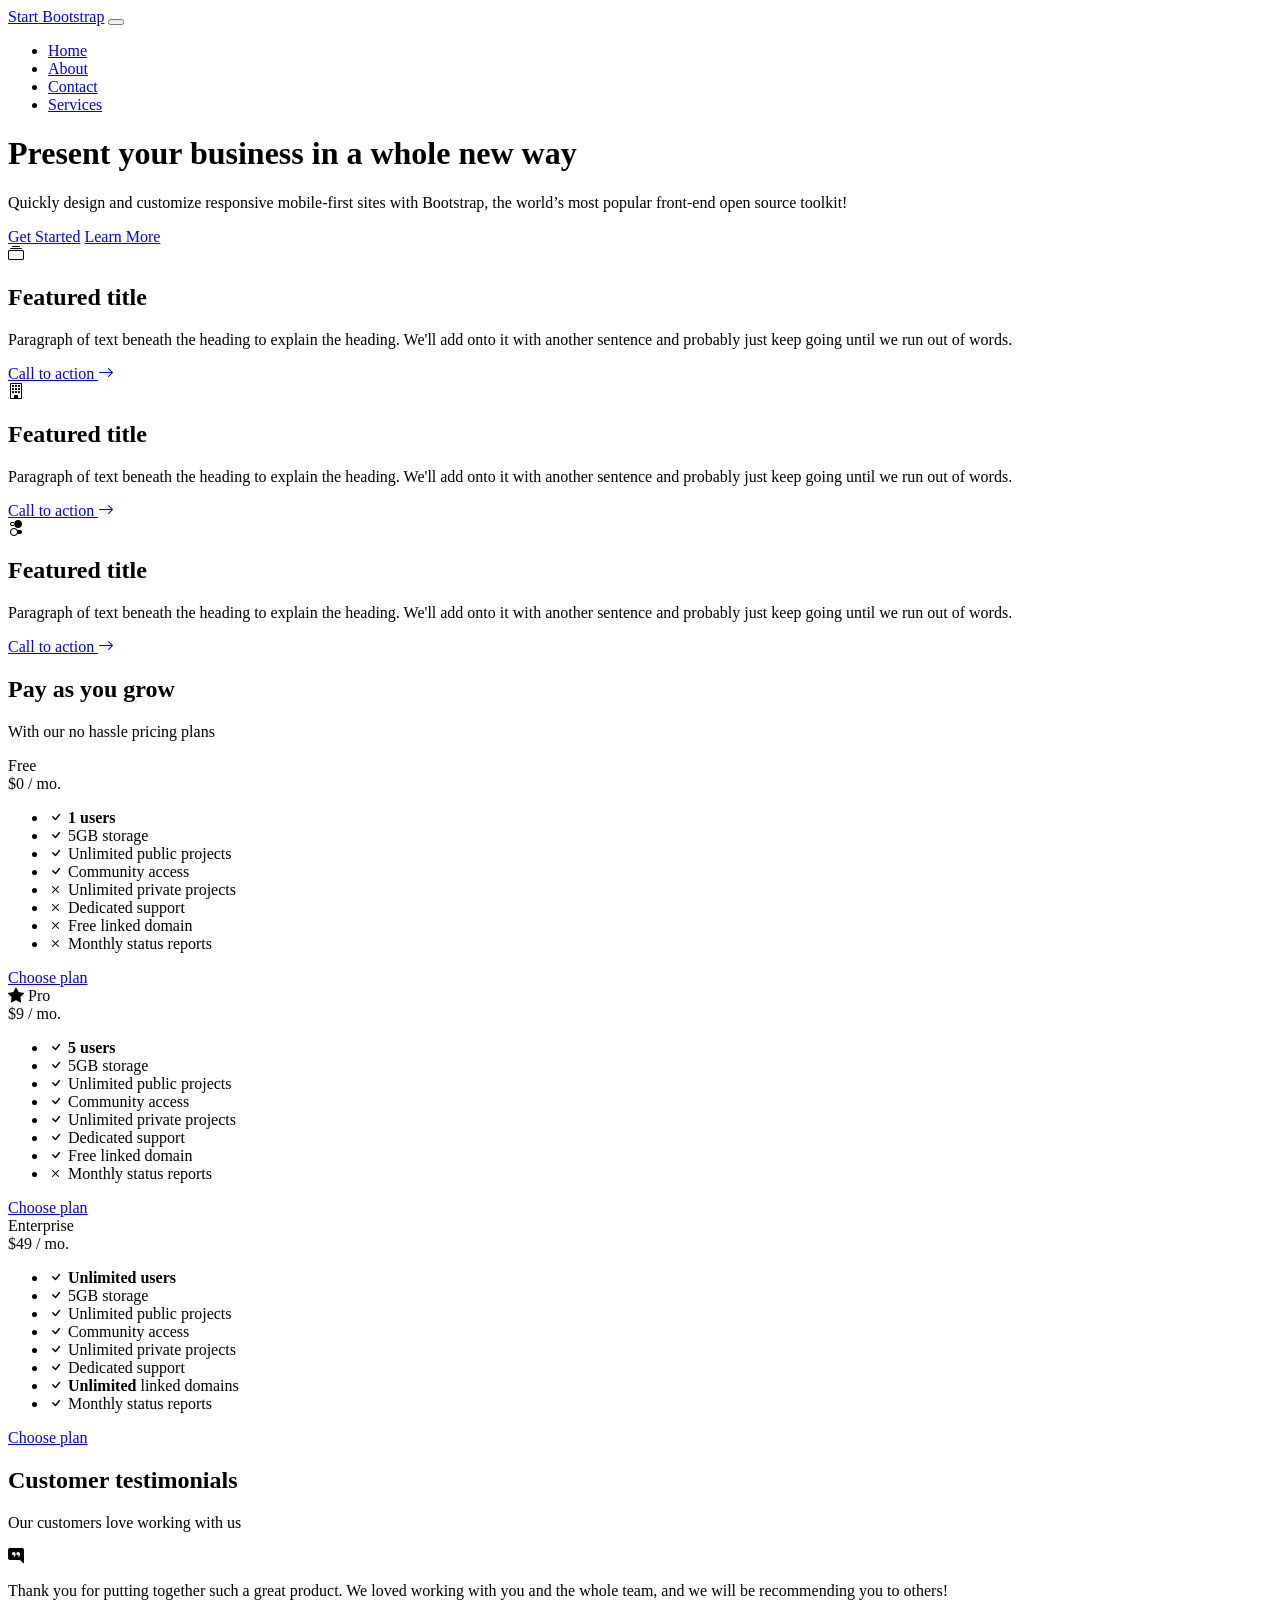
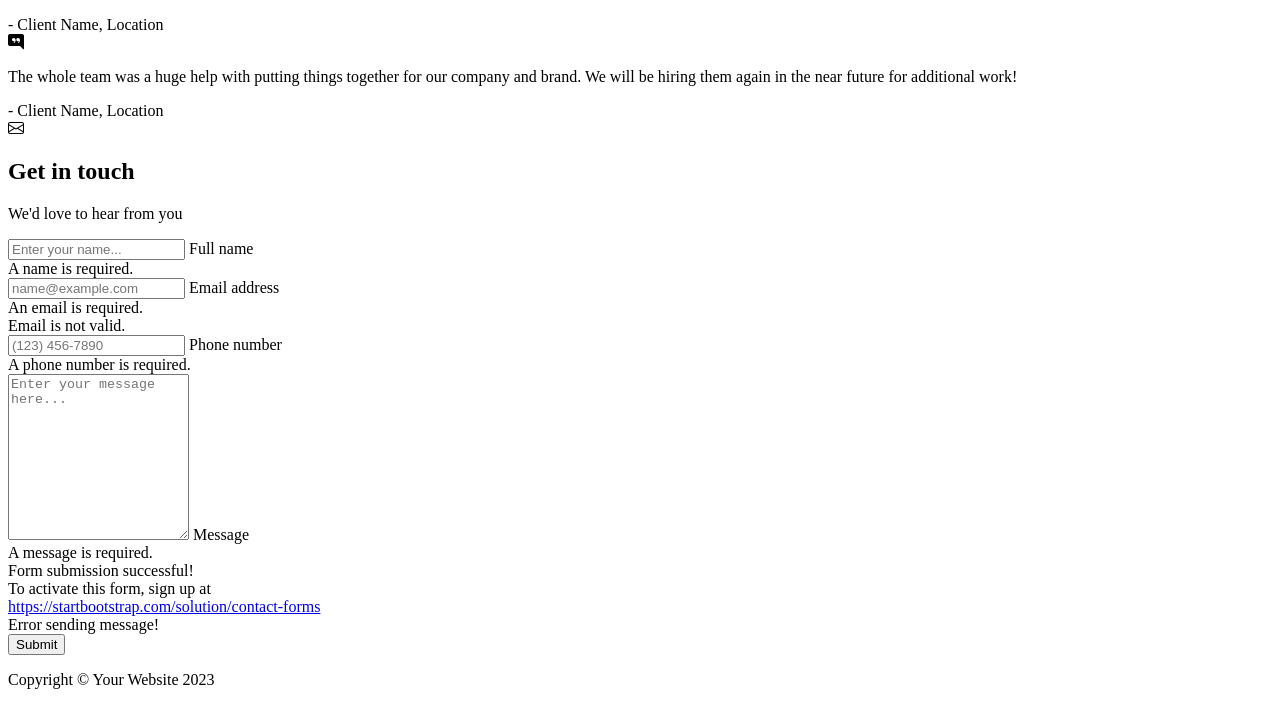
==== index.html @ 957fb78c "Add bootstrap template" ====
<!DOCTYPE html>
<html lang="en">
    <head>
        <meta charset="utf-8" />
        <meta name="viewport" content="width=device-width, initial-scale=1, shrink-to-fit=no" />
        <meta name="description" content="" />
        <meta name="author" content="" />
        <title>Business Frontpage - Start Bootstrap Template</title>
        <!-- Favicon-->
        <link rel="icon" type="image/x-icon" href="assets/favicon.ico" />
        <!-- Bootstrap icons-->
        <link href="https://cdn.jsdelivr.net/npm/bootstrap-icons@1.4.1/font/bootstrap-icons.css" rel="stylesheet" />
        <!-- Core theme CSS (includes Bootstrap)-->
        <link href="css/styles.css" rel="stylesheet" />
    </head>
    <body>
        <!-- Responsive navbar-->
        <nav class="navbar navbar-expand-lg navbar-dark bg-dark">
            <div class="container px-5">
                <a class="navbar-brand" href="#!">Start Bootstrap</a>
                <button class="navbar-toggler" type="button" data-bs-toggle="collapse" data-bs-target="#navbarSupportedContent" aria-controls="navbarSupportedContent" aria-expanded="false" aria-label="Toggle navigation"><span class="navbar-toggler-icon"></span></button>
                <div class="collapse navbar-collapse" id="navbarSupportedContent">
                    <ul class="navbar-nav ms-auto mb-2 mb-lg-0">
                        <li class="nav-item"><a class="nav-link active" aria-current="page" href="#!">Home</a></li>
                        <li class="nav-item"><a class="nav-link" href="#!">About</a></li>
                        <li class="nav-item"><a class="nav-link" href="#!">Contact</a></li>
                        <li class="nav-item"><a class="nav-link" href="#!">Services</a></li>
                    </ul>
                </div>
            </div>
        </nav>
        <!-- Header-->
        <header class="bg-dark py-5">
            <div class="container px-5">
                <div class="row gx-5 justify-content-center">
                    <div class="col-lg-6">
                        <div class="text-center my-5">
                            <h1 class="display-5 fw-bolder text-white mb-2">Present your business in a whole new way</h1>
                            <p class="lead text-white-50 mb-4">Quickly design and customize responsive mobile-first sites with Bootstrap, the world’s most popular front-end open source toolkit!</p>
                            <div class="d-grid gap-3 d-sm-flex justify-content-sm-center">
                                <a class="btn btn-primary btn-lg px-4 me-sm-3" href="#features">Get Started</a>
                                <a class="btn btn-outline-light btn-lg px-4" href="#!">Learn More</a>
                            </div>
                        </div>
                    </div>
                </div>
            </div>
        </header>
        <!-- Features section-->
        <section class="py-5 border-bottom" id="features">
            <div class="container px-5 my-5">
                <div class="row gx-5">
                    <div class="col-lg-4 mb-5 mb-lg-0">
                        <div class="feature bg-primary bg-gradient text-white rounded-3 mb-3"><i class="bi bi-collection"></i></div>
                        <h2 class="h4 fw-bolder">Featured title</h2>
                        <p>Paragraph of text beneath the heading to explain the heading. We'll add onto it with another sentence and probably just keep going until we run out of words.</p>
                        <a class="text-decoration-none" href="#!">
                            Call to action
                            <i class="bi bi-arrow-right"></i>
                        </a>
                    </div>
                    <div class="col-lg-4 mb-5 mb-lg-0">
                        <div class="feature bg-primary bg-gradient text-white rounded-3 mb-3"><i class="bi bi-building"></i></div>
                        <h2 class="h4 fw-bolder">Featured title</h2>
                        <p>Paragraph of text beneath the heading to explain the heading. We'll add onto it with another sentence and probably just keep going until we run out of words.</p>
                        <a class="text-decoration-none" href="#!">
                            Call to action
                            <i class="bi bi-arrow-right"></i>
                        </a>
                    </div>
                    <div class="col-lg-4">
                        <div class="feature bg-primary bg-gradient text-white rounded-3 mb-3"><i class="bi bi-toggles2"></i></div>
                        <h2 class="h4 fw-bolder">Featured title</h2>
                        <p>Paragraph of text beneath the heading to explain the heading. We'll add onto it with another sentence and probably just keep going until we run out of words.</p>
                        <a class="text-decoration-none" href="#!">
                            Call to action
                            <i class="bi bi-arrow-right"></i>
                        </a>
                    </div>
                </div>
            </div>
        </section>
        <!-- Pricing section-->
        <section class="bg-light py-5 border-bottom">
            <div class="container px-5 my-5">
                <div class="text-center mb-5">
                    <h2 class="fw-bolder">Pay as you grow</h2>
                    <p class="lead mb-0">With our no hassle pricing plans</p>
                </div>
                <div class="row gx-5 justify-content-center">
                    <!-- Pricing card free-->
                    <div class="col-lg-6 col-xl-4">
                        <div class="card mb-5 mb-xl-0">
                            <div class="card-body p-5">
                                <div class="small text-uppercase fw-bold text-muted">Free</div>
                                <div class="mb-3">
                                    <span class="display-4 fw-bold">$0</span>
                                    <span class="text-muted">/ mo.</span>
                                </div>
                                <ul class="list-unstyled mb-4">
                                    <li class="mb-2">
                                        <i class="bi bi-check text-primary"></i>
                                        <strong>1 users</strong>
                                    </li>
                                    <li class="mb-2">
                                        <i class="bi bi-check text-primary"></i>
                                        5GB storage
                                    </li>
                                    <li class="mb-2">
                                        <i class="bi bi-check text-primary"></i>
                                        Unlimited public projects
                                    </li>
                                    <li class="mb-2">
                                        <i class="bi bi-check text-primary"></i>
                                        Community access
                                    </li>
                                    <li class="mb-2 text-muted">
                                        <i class="bi bi-x"></i>
                                        Unlimited private projects
                                    </li>
                                    <li class="mb-2 text-muted">
                                        <i class="bi bi-x"></i>
                                        Dedicated support
                                    </li>
                                    <li class="mb-2 text-muted">
                                        <i class="bi bi-x"></i>
                                        Free linked domain
                                    </li>
                                    <li class="text-muted">
                                        <i class="bi bi-x"></i>
                                        Monthly status reports
                                    </li>
                                </ul>
                                <div class="d-grid"><a class="btn btn-outline-primary" href="#!">Choose plan</a></div>
                            </div>
                        </div>
                    </div>
                    <!-- Pricing card pro-->
                    <div class="col-lg-6 col-xl-4">
                        <div class="card mb-5 mb-xl-0">
                            <div class="card-body p-5">
                                <div class="small text-uppercase fw-bold">
                                    <i class="bi bi-star-fill text-warning"></i>
                                    Pro
                                </div>
                                <div class="mb-3">
                                    <span class="display-4 fw-bold">$9</span>
                                    <span class="text-muted">/ mo.</span>
                                </div>
                                <ul class="list-unstyled mb-4">
                                    <li class="mb-2">
                                        <i class="bi bi-check text-primary"></i>
                                        <strong>5 users</strong>
                                    </li>
                                    <li class="mb-2">
                                        <i class="bi bi-check text-primary"></i>
                                        5GB storage
                                    </li>
                                    <li class="mb-2">
                                        <i class="bi bi-check text-primary"></i>
                                        Unlimited public projects
                                    </li>
                                    <li class="mb-2">
                                        <i class="bi bi-check text-primary"></i>
                                        Community access
                                    </li>
                                    <li class="mb-2">
                                        <i class="bi bi-check text-primary"></i>
                                        Unlimited private projects
                                    </li>
                                    <li class="mb-2">
                                        <i class="bi bi-check text-primary"></i>
                                        Dedicated support
                                    </li>
                                    <li class="mb-2">
                                        <i class="bi bi-check text-primary"></i>
                                        Free linked domain
                                    </li>
                                    <li class="text-muted">
                                        <i class="bi bi-x"></i>
                                        Monthly status reports
                                    </li>
                                </ul>
                                <div class="d-grid"><a class="btn btn-primary" href="#!">Choose plan</a></div>
                            </div>
                        </div>
                    </div>
                    <!-- Pricing card enterprise-->
                    <div class="col-lg-6 col-xl-4">
                        <div class="card">
                            <div class="card-body p-5">
                                <div class="small text-uppercase fw-bold text-muted">Enterprise</div>
                                <div class="mb-3">
                                    <span class="display-4 fw-bold">$49</span>
                                    <span class="text-muted">/ mo.</span>
                                </div>
                                <ul class="list-unstyled mb-4">
                                    <li class="mb-2">
                                        <i class="bi bi-check text-primary"></i>
                                        <strong>Unlimited users</strong>
                                    </li>
                                    <li class="mb-2">
                                        <i class="bi bi-check text-primary"></i>
                                        5GB storage
                                    </li>
                                    <li class="mb-2">
                                        <i class="bi bi-check text-primary"></i>
                                        Unlimited public projects
                                    </li>
                                    <li class="mb-2">
                                        <i class="bi bi-check text-primary"></i>
                                        Community access
                                    </li>
                                    <li class="mb-2">
                                        <i class="bi bi-check text-primary"></i>
                                        Unlimited private projects
                                    </li>
                                    <li class="mb-2">
                                        <i class="bi bi-check text-primary"></i>
                                        Dedicated support
                                    </li>
                                    <li class="mb-2">
                                        <i class="bi bi-check text-primary"></i>
                                        <strong>Unlimited</strong>
                                        linked domains
                                    </li>
                                    <li class="text-muted">
                                        <i class="bi bi-check text-primary"></i>
                                        Monthly status reports
                                    </li>
                                </ul>
                                <div class="d-grid"><a class="btn btn-outline-primary" href="#!">Choose plan</a></div>
                            </div>
                        </div>
                    </div>
                </div>
            </div>
        </section>
        <!-- Testimonials section-->
        <section class="py-5 border-bottom">
            <div class="container px-5 my-5 px-5">
                <div class="text-center mb-5">
                    <h2 class="fw-bolder">Customer testimonials</h2>
                    <p class="lead mb-0">Our customers love working with us</p>
                </div>
                <div class="row gx-5 justify-content-center">
                    <div class="col-lg-6">
                        <!-- Testimonial 1-->
                        <div class="card mb-4">
                            <div class="card-body p-4">
                                <div class="d-flex">
                                    <div class="flex-shrink-0"><i class="bi bi-chat-right-quote-fill text-primary fs-1"></i></div>
                                    <div class="ms-4">
                                        <p class="mb-1">Thank you for putting together such a great product. We loved working with you and the whole team, and we will be recommending you to others!</p>
                                        <div class="small text-muted">- Client Name, Location</div>
                                    </div>
                                </div>
                            </div>
                        </div>
                        <!-- Testimonial 2-->
                        <div class="card">
                            <div class="card-body p-4">
                                <div class="d-flex">
                                    <div class="flex-shrink-0"><i class="bi bi-chat-right-quote-fill text-primary fs-1"></i></div>
                                    <div class="ms-4">
                                        <p class="mb-1">The whole team was a huge help with putting things together for our company and brand. We will be hiring them again in the near future for additional work!</p>
                                        <div class="small text-muted">- Client Name, Location</div>
                                    </div>
                                </div>
                            </div>
                        </div>
                    </div>
                </div>
            </div>
        </section>
        <!-- Contact section-->
        <section class="bg-light py-5">
            <div class="container px-5 my-5 px-5">
                <div class="text-center mb-5">
                    <div class="feature bg-primary bg-gradient text-white rounded-3 mb-3"><i class="bi bi-envelope"></i></div>
                    <h2 class="fw-bolder">Get in touch</h2>
                    <p class="lead mb-0">We'd love to hear from you</p>
                </div>
                <div class="row gx-5 justify-content-center">
                    <div class="col-lg-6">
                        <!-- * * * * * * * * * * * * * * *-->
                        <!-- * * SB Forms Contact Form * *-->
                        <!-- * * * * * * * * * * * * * * *-->
                        <!-- This form is pre-integrated with SB Forms.-->
                        <!-- To make this form functional, sign up at-->
                        <!-- https://startbootstrap.com/solution/contact-forms-->
                        <!-- to get an API token!-->
                        <form id="contactForm" data-sb-form-api-token="API_TOKEN">
                            <!-- Name input-->
                            <div class="form-floating mb-3">
                                <input class="form-control" id="name" type="text" placeholder="Enter your name..." data-sb-validations="required" />
                                <label for="name">Full name</label>
                                <div class="invalid-feedback" data-sb-feedback="name:required">A name is required.</div>
                            </div>
                            <!-- Email address input-->
                            <div class="form-floating mb-3">
                                <input class="form-control" id="email" type="email" placeholder="name@example.com" data-sb-validations="required,email" />
                                <label for="email">Email address</label>
                                <div class="invalid-feedback" data-sb-feedback="email:required">An email is required.</div>
                                <div class="invalid-feedback" data-sb-feedback="email:email">Email is not valid.</div>
                            </div>
                            <!-- Phone number input-->
                            <div class="form-floating mb-3">
                                <input class="form-control" id="phone" type="tel" placeholder="(123) 456-7890" data-sb-validations="required" />
                                <label for="phone">Phone number</label>
                                <div class="invalid-feedback" data-sb-feedback="phone:required">A phone number is required.</div>
                            </div>
                            <!-- Message input-->
                            <div class="form-floating mb-3">
                                <textarea class="form-control" id="message" type="text" placeholder="Enter your message here..." style="height: 10rem" data-sb-validations="required"></textarea>
                                <label for="message">Message</label>
                                <div class="invalid-feedback" data-sb-feedback="message:required">A message is required.</div>
                            </div>
                            <!-- Submit success message-->
                            <!---->
                            <!-- This is what your users will see when the form-->
                            <!-- has successfully submitted-->
                            <div class="d-none" id="submitSuccessMessage">
                                <div class="text-center mb-3">
                                    <div class="fw-bolder">Form submission successful!</div>
                                    To activate this form, sign up at
                                    <br />
                                    <a href="https://startbootstrap.com/solution/contact-forms">https://startbootstrap.com/solution/contact-forms</a>
                                </div>
                            </div>
                            <!-- Submit error message-->
                            <!---->
                            <!-- This is what your users will see when there is-->
                            <!-- an error submitting the form-->
                            <div class="d-none" id="submitErrorMessage"><div class="text-center text-danger mb-3">Error sending message!</div></div>
                            <!-- Submit Button-->
                            <div class="d-grid"><button class="btn btn-primary btn-lg disabled" id="submitButton" type="submit">Submit</button></div>
                        </form>
                    </div>
                </div>
            </div>
        </section>
        <!-- Footer-->
        <footer class="py-5 bg-dark">
            <div class="container px-5"><p class="m-0 text-center text-white">Copyright &copy; Your Website 2023</p></div>
        </footer>
        <!-- Bootstrap core JS-->
        <script src="https://cdn.jsdelivr.net/npm/bootstrap@5.2.3/dist/js/bootstrap.bundle.min.js"></script>
        <!-- Core theme JS-->
        <script src="js/scripts.js"></script>
        <!-- * * * * * * * * * * * * * * * * * * * * * * * * * * * * * * * * * * * * * * * *-->
        <!-- * *                               SB Forms JS                               * *-->
        <!-- * * Activate your form at https://startbootstrap.com/solution/contact-forms * *-->
        <!-- * * * * * * * * * * * * * * * * * * * * * * * * * * * * * * * * * * * * * * * *-->
        <script src="https://cdn.startbootstrap.com/sb-forms-latest.js"></script>
    </body>
</html>
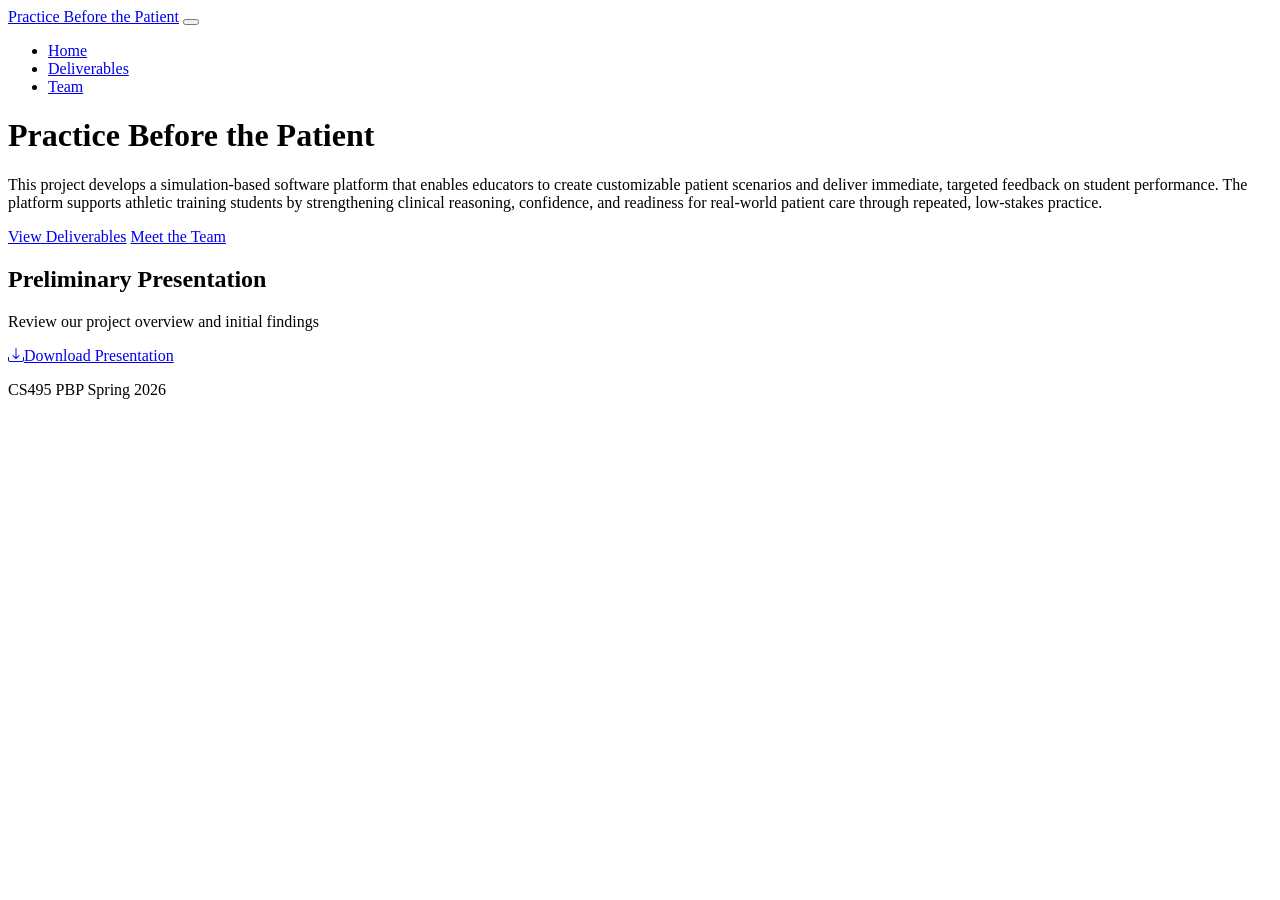
==== commit 44b592b7: "Initial changes to the template" ====
--- a/index.html
+++ b/index.html
@@ -5,7 +5,7 @@
         <meta name="viewport" content="width=device-width, initial-scale=1, shrink-to-fit=no" />
         <meta name="description" content="" />
         <meta name="author" content="" />
-        <title>Business Frontpage - Start Bootstrap Template</title>
+        <title>Practice Before the Patient</title>
         <!-- Favicon-->
         <link rel="icon" type="image/x-icon" href="assets/favicon.ico" />
         <!-- Bootstrap icons-->
@@ -17,14 +17,13 @@
         <!-- Responsive navbar-->
         <nav class="navbar navbar-expand-lg navbar-dark bg-dark">
             <div class="container px-5">
-                <a class="navbar-brand" href="#!">Start Bootstrap</a>
+                <a class="navbar-brand" href="index.html">Practice Before the Patient</a>
                 <button class="navbar-toggler" type="button" data-bs-toggle="collapse" data-bs-target="#navbarSupportedContent" aria-controls="navbarSupportedContent" aria-expanded="false" aria-label="Toggle navigation"><span class="navbar-toggler-icon"></span></button>
                 <div class="collapse navbar-collapse" id="navbarSupportedContent">
                     <ul class="navbar-nav ms-auto mb-2 mb-lg-0">
-                        <li class="nav-item"><a class="nav-link active" aria-current="page" href="#!">Home</a></li>
-                        <li class="nav-item"><a class="nav-link" href="#!">About</a></li>
-                        <li class="nav-item"><a class="nav-link" href="#!">Contact</a></li>
-                        <li class="nav-item"><a class="nav-link" href="#!">Services</a></li>
+                        <li class="nav-item"><a class="nav-link active" aria-current="page" href="index.html">Home</a></li>
+                        <li class="nav-item"><a class="nav-link" href="deliverables.html">Deliverables</a></li>
+                        <li class="nav-item"><a class="nav-link" href="team.html">Team</a></li>
                     </ul>
                 </div>
             </div>
@@ -35,314 +34,33 @@
                 <div class="row gx-5 justify-content-center">
                     <div class="col-lg-6">
                         <div class="text-center my-5">
-                            <h1 class="display-5 fw-bolder text-white mb-2">Present your business in a whole new way</h1>
-                            <p class="lead text-white-50 mb-4">Quickly design and customize responsive mobile-first sites with Bootstrap, the world’s most popular front-end open source toolkit!</p>
+                            <h1 class="display-5 fw-bolder text-white mb-2">Practice Before the Patient</h1>
+                            <p class="lead text-white-50 mb-4">This project develops a simulation-based software platform that enables educators to create customizable patient scenarios and deliver immediate, targeted feedback on student performance. The platform supports athletic training students by strengthening clinical reasoning, confidence, and readiness for real-world patient care through repeated, low-stakes practice.</p>
                             <div class="d-grid gap-3 d-sm-flex justify-content-sm-center">
-                                <a class="btn btn-primary btn-lg px-4 me-sm-3" href="#features">Get Started</a>
-                                <a class="btn btn-outline-light btn-lg px-4" href="#!">Learn More</a>
+                                <a class="btn btn-primary btn-lg px-4 me-sm-3" href="deliverables.html">View Deliverables</a>
+                                <a class="btn btn-outline-light btn-lg px-4" href="team.html">Meet the Team</a>
                             </div>
                         </div>
                     </div>
                 </div>
             </div>
         </header>
-        <!-- Features section-->
-        <section class="py-5 border-bottom" id="features">
+
+        <section class="py-5 border-bottom">
             <div class="container px-5 my-5">
-                <div class="row gx-5">
-                    <div class="col-lg-4 mb-5 mb-lg-0">
-                        <div class="feature bg-primary bg-gradient text-white rounded-3 mb-3"><i class="bi bi-collection"></i></div>
-                        <h2 class="h4 fw-bolder">Featured title</h2>
-                        <p>Paragraph of text beneath the heading to explain the heading. We'll add onto it with another sentence and probably just keep going until we run out of words.</p>
-                        <a class="text-decoration-none" href="#!">
-                            Call to action
-                            <i class="bi bi-arrow-right"></i>
-                        </a>
-                    </div>
-                    <div class="col-lg-4 mb-5 mb-lg-0">
-                        <div class="feature bg-primary bg-gradient text-white rounded-3 mb-3"><i class="bi bi-building"></i></div>
-                        <h2 class="h4 fw-bolder">Featured title</h2>
-                        <p>Paragraph of text beneath the heading to explain the heading. We'll add onto it with another sentence and probably just keep going until we run out of words.</p>
-                        <a class="text-decoration-none" href="#!">
-                            Call to action
-                            <i class="bi bi-arrow-right"></i>
-                        </a>
-                    </div>
-                    <div class="col-lg-4">
-                        <div class="feature bg-primary bg-gradient text-white rounded-3 mb-3"><i class="bi bi-toggles2"></i></div>
-                        <h2 class="h4 fw-bolder">Featured title</h2>
-                        <p>Paragraph of text beneath the heading to explain the heading. We'll add onto it with another sentence and probably just keep going until we run out of words.</p>
-                        <a class="text-decoration-none" href="#!">
-                            Call to action
-                            <i class="bi bi-arrow-right"></i>
-                        </a>
-                    </div>
+                <div class="text-center mb-5">
+                    <h2 class="fw-bolder">Preliminary Presentation</h2>
+                    <p class="lead mb-4">Review our project overview and initial findings</p>
+                    <a class="btn btn-primary btn-lg" href="assets/presentations/preliminary-presentation.pdf" download>
+                        <i class="bi bi-download me-2"></i>Download Presentation
+                    </a>
                 </div>
             </div>
         </section>
-        <!-- Pricing section-->
-        <section class="bg-light py-5 border-bottom">
-            <div class="container px-5 my-5">
-                <div class="text-center mb-5">
-                    <h2 class="fw-bolder">Pay as you grow</h2>
-                    <p class="lead mb-0">With our no hassle pricing plans</p>
-                </div>
-                <div class="row gx-5 justify-content-center">
-                    <!-- Pricing card free-->
-                    <div class="col-lg-6 col-xl-4">
-                        <div class="card mb-5 mb-xl-0">
-                            <div class="card-body p-5">
-                                <div class="small text-uppercase fw-bold text-muted">Free</div>
-                                <div class="mb-3">
-                                    <span class="display-4 fw-bold">$0</span>
-                                    <span class="text-muted">/ mo.</span>
-                                </div>
-                                <ul class="list-unstyled mb-4">
-                                    <li class="mb-2">
-                                        <i class="bi bi-check text-primary"></i>
-                                        <strong>1 users</strong>
-                                    </li>
-                                    <li class="mb-2">
-                                        <i class="bi bi-check text-primary"></i>
-                                        5GB storage
-                                    </li>
-                                    <li class="mb-2">
-                                        <i class="bi bi-check text-primary"></i>
-                                        Unlimited public projects
-                                    </li>
-                                    <li class="mb-2">
-                                        <i class="bi bi-check text-primary"></i>
-                                        Community access
-                                    </li>
-                                    <li class="mb-2 text-muted">
-                                        <i class="bi bi-x"></i>
-                                        Unlimited private projects
-                                    </li>
-                                    <li class="mb-2 text-muted">
-                                        <i class="bi bi-x"></i>
-                                        Dedicated support
-                                    </li>
-                                    <li class="mb-2 text-muted">
-                                        <i class="bi bi-x"></i>
-                                        Free linked domain
-                                    </li>
-                                    <li class="text-muted">
-                                        <i class="bi bi-x"></i>
-                                        Monthly status reports
-                                    </li>
-                                </ul>
-                                <div class="d-grid"><a class="btn btn-outline-primary" href="#!">Choose plan</a></div>
-                            </div>
-                        </div>
-                    </div>
-                    <!-- Pricing card pro-->
-                    <div class="col-lg-6 col-xl-4">
-                        <div class="card mb-5 mb-xl-0">
-                            <div class="card-body p-5">
-                                <div class="small text-uppercase fw-bold">
-                                    <i class="bi bi-star-fill text-warning"></i>
-                                    Pro
-                                </div>
-                                <div class="mb-3">
-                                    <span class="display-4 fw-bold">$9</span>
-                                    <span class="text-muted">/ mo.</span>
-                                </div>
-                                <ul class="list-unstyled mb-4">
-                                    <li class="mb-2">
-                                        <i class="bi bi-check text-primary"></i>
-                                        <strong>5 users</strong>
-                                    </li>
-                                    <li class="mb-2">
-                                        <i class="bi bi-check text-primary"></i>
-                                        5GB storage
-                                    </li>
-                                    <li class="mb-2">
-                                        <i class="bi bi-check text-primary"></i>
-                                        Unlimited public projects
-                                    </li>
-                                    <li class="mb-2">
-                                        <i class="bi bi-check text-primary"></i>
-                                        Community access
-                                    </li>
-                                    <li class="mb-2">
-                                        <i class="bi bi-check text-primary"></i>
-                                        Unlimited private projects
-                                    </li>
-                                    <li class="mb-2">
-                                        <i class="bi bi-check text-primary"></i>
-                                        Dedicated support
-                                    </li>
-                                    <li class="mb-2">
-                                        <i class="bi bi-check text-primary"></i>
-                                        Free linked domain
-                                    </li>
-                                    <li class="text-muted">
-                                        <i class="bi bi-x"></i>
-                                        Monthly status reports
-                                    </li>
-                                </ul>
-                                <div class="d-grid"><a class="btn btn-primary" href="#!">Choose plan</a></div>
-                            </div>
-                        </div>
-                    </div>
-                    <!-- Pricing card enterprise-->
-                    <div class="col-lg-6 col-xl-4">
-                        <div class="card">
-                            <div class="card-body p-5">
-                                <div class="small text-uppercase fw-bold text-muted">Enterprise</div>
-                                <div class="mb-3">
-                                    <span class="display-4 fw-bold">$49</span>
-                                    <span class="text-muted">/ mo.</span>
-                                </div>
-                                <ul class="list-unstyled mb-4">
-                                    <li class="mb-2">
-                                        <i class="bi bi-check text-primary"></i>
-                                        <strong>Unlimited users</strong>
-                                    </li>
-                                    <li class="mb-2">
-                                        <i class="bi bi-check text-primary"></i>
-                                        5GB storage
-                                    </li>
-                                    <li class="mb-2">
-                                        <i class="bi bi-check text-primary"></i>
-                                        Unlimited public projects
-                                    </li>
-                                    <li class="mb-2">
-                                        <i class="bi bi-check text-primary"></i>
-                                        Community access
-                                    </li>
-                                    <li class="mb-2">
-                                        <i class="bi bi-check text-primary"></i>
-                                        Unlimited private projects
-                                    </li>
-                                    <li class="mb-2">
-                                        <i class="bi bi-check text-primary"></i>
-                                        Dedicated support
-                                    </li>
-                                    <li class="mb-2">
-                                        <i class="bi bi-check text-primary"></i>
-                                        <strong>Unlimited</strong>
-                                        linked domains
-                                    </li>
-                                    <li class="text-muted">
-                                        <i class="bi bi-check text-primary"></i>
-                                        Monthly status reports
-                                    </li>
-                                </ul>
-                                <div class="d-grid"><a class="btn btn-outline-primary" href="#!">Choose plan</a></div>
-                            </div>
-                        </div>
-                    </div>
-                </div>
-            </div>
-        </section>
-        <!-- Testimonials section-->
-        <section class="py-5 border-bottom">
-            <div class="container px-5 my-5 px-5">
-                <div class="text-center mb-5">
-                    <h2 class="fw-bolder">Customer testimonials</h2>
-                    <p class="lead mb-0">Our customers love working with us</p>
-                </div>
-                <div class="row gx-5 justify-content-center">
-                    <div class="col-lg-6">
-                        <!-- Testimonial 1-->
-                        <div class="card mb-4">
-                            <div class="card-body p-4">
-                                <div class="d-flex">
-                                    <div class="flex-shrink-0"><i class="bi bi-chat-right-quote-fill text-primary fs-1"></i></div>
-                                    <div class="ms-4">
-                                        <p class="mb-1">Thank you for putting together such a great product. We loved working with you and the whole team, and we will be recommending you to others!</p>
-                                        <div class="small text-muted">- Client Name, Location</div>
-                                    </div>
-                                </div>
-                            </div>
-                        </div>
-                        <!-- Testimonial 2-->
-                        <div class="card">
-                            <div class="card-body p-4">
-                                <div class="d-flex">
-                                    <div class="flex-shrink-0"><i class="bi bi-chat-right-quote-fill text-primary fs-1"></i></div>
-                                    <div class="ms-4">
-                                        <p class="mb-1">The whole team was a huge help with putting things together for our company and brand. We will be hiring them again in the near future for additional work!</p>
-                                        <div class="small text-muted">- Client Name, Location</div>
-                                    </div>
-                                </div>
-                            </div>
-                        </div>
-                    </div>
-                </div>
-            </div>
-        </section>
-        <!-- Contact section-->
-        <section class="bg-light py-5">
-            <div class="container px-5 my-5 px-5">
-                <div class="text-center mb-5">
-                    <div class="feature bg-primary bg-gradient text-white rounded-3 mb-3"><i class="bi bi-envelope"></i></div>
-                    <h2 class="fw-bolder">Get in touch</h2>
-                    <p class="lead mb-0">We'd love to hear from you</p>
-                </div>
-                <div class="row gx-5 justify-content-center">
-                    <div class="col-lg-6">
-                        <!-- * * * * * * * * * * * * * * *-->
-                        <!-- * * SB Forms Contact Form * *-->
-                        <!-- * * * * * * * * * * * * * * *-->
-                        <!-- This form is pre-integrated with SB Forms.-->
-                        <!-- To make this form functional, sign up at-->
-                        <!-- https://startbootstrap.com/solution/contact-forms-->
-                        <!-- to get an API token!-->
-                        <form id="contactForm" data-sb-form-api-token="API_TOKEN">
-                            <!-- Name input-->
-                            <div class="form-floating mb-3">
-                                <input class="form-control" id="name" type="text" placeholder="Enter your name..." data-sb-validations="required" />
-                                <label for="name">Full name</label>
-                                <div class="invalid-feedback" data-sb-feedback="name:required">A name is required.</div>
-                            </div>
-                            <!-- Email address input-->
-                            <div class="form-floating mb-3">
-                                <input class="form-control" id="email" type="email" placeholder="name@example.com" data-sb-validations="required,email" />
-                                <label for="email">Email address</label>
-                                <div class="invalid-feedback" data-sb-feedback="email:required">An email is required.</div>
-                                <div class="invalid-feedback" data-sb-feedback="email:email">Email is not valid.</div>
-                            </div>
-                            <!-- Phone number input-->
-                            <div class="form-floating mb-3">
-                                <input class="form-control" id="phone" type="tel" placeholder="(123) 456-7890" data-sb-validations="required" />
-                                <label for="phone">Phone number</label>
-                                <div class="invalid-feedback" data-sb-feedback="phone:required">A phone number is required.</div>
-                            </div>
-                            <!-- Message input-->
-                            <div class="form-floating mb-3">
-                                <textarea class="form-control" id="message" type="text" placeholder="Enter your message here..." style="height: 10rem" data-sb-validations="required"></textarea>
-                                <label for="message">Message</label>
-                                <div class="invalid-feedback" data-sb-feedback="message:required">A message is required.</div>
-                            </div>
-                            <!-- Submit success message-->
-                            <!---->
-                            <!-- This is what your users will see when the form-->
-                            <!-- has successfully submitted-->
-                            <div class="d-none" id="submitSuccessMessage">
-                                <div class="text-center mb-3">
-                                    <div class="fw-bolder">Form submission successful!</div>
-                                    To activate this form, sign up at
-                                    <br />
-                                    <a href="https://startbootstrap.com/solution/contact-forms">https://startbootstrap.com/solution/contact-forms</a>
-                                </div>
-                            </div>
-                            <!-- Submit error message-->
-                            <!---->
-                            <!-- This is what your users will see when there is-->
-                            <!-- an error submitting the form-->
-                            <div class="d-none" id="submitErrorMessage"><div class="text-center text-danger mb-3">Error sending message!</div></div>
-                            <!-- Submit Button-->
-                            <div class="d-grid"><button class="btn btn-primary btn-lg disabled" id="submitButton" type="submit">Submit</button></div>
-                        </form>
-                    </div>
-                </div>
-            </div>
-        </section>
+
         <!-- Footer-->
         <footer class="py-5 bg-dark">
-            <div class="container px-5"><p class="m-0 text-center text-white">Copyright &copy; Your Website 2023</p></div>
+            <div class="container px-5"><p class="m-0 text-center text-white">CS495 PBP Spring 2026</p></div>
         </footer>
         <!-- Bootstrap core JS-->
         <script src="https://cdn.jsdelivr.net/npm/bootstrap@5.2.3/dist/js/bootstrap.bundle.min.js"></script>
@@ -355,3 +73,9 @@
         <script src="https://cdn.startbootstrap.com/sb-forms-latest.js"></script>
     </body>
 </html>
+<!-- CS495 PBP Spring 2026</p></div> -->
+        </footer>
+        <!-- Bootstrap core JS-->
+        <script src="https://cdn.jsdelivr.net/npm/bootstrap@5.2.3/dist/js/bootstrap.bundle.min.js"></script>
+        <!-- Core theme JS-->
+        <script src="js/scripts
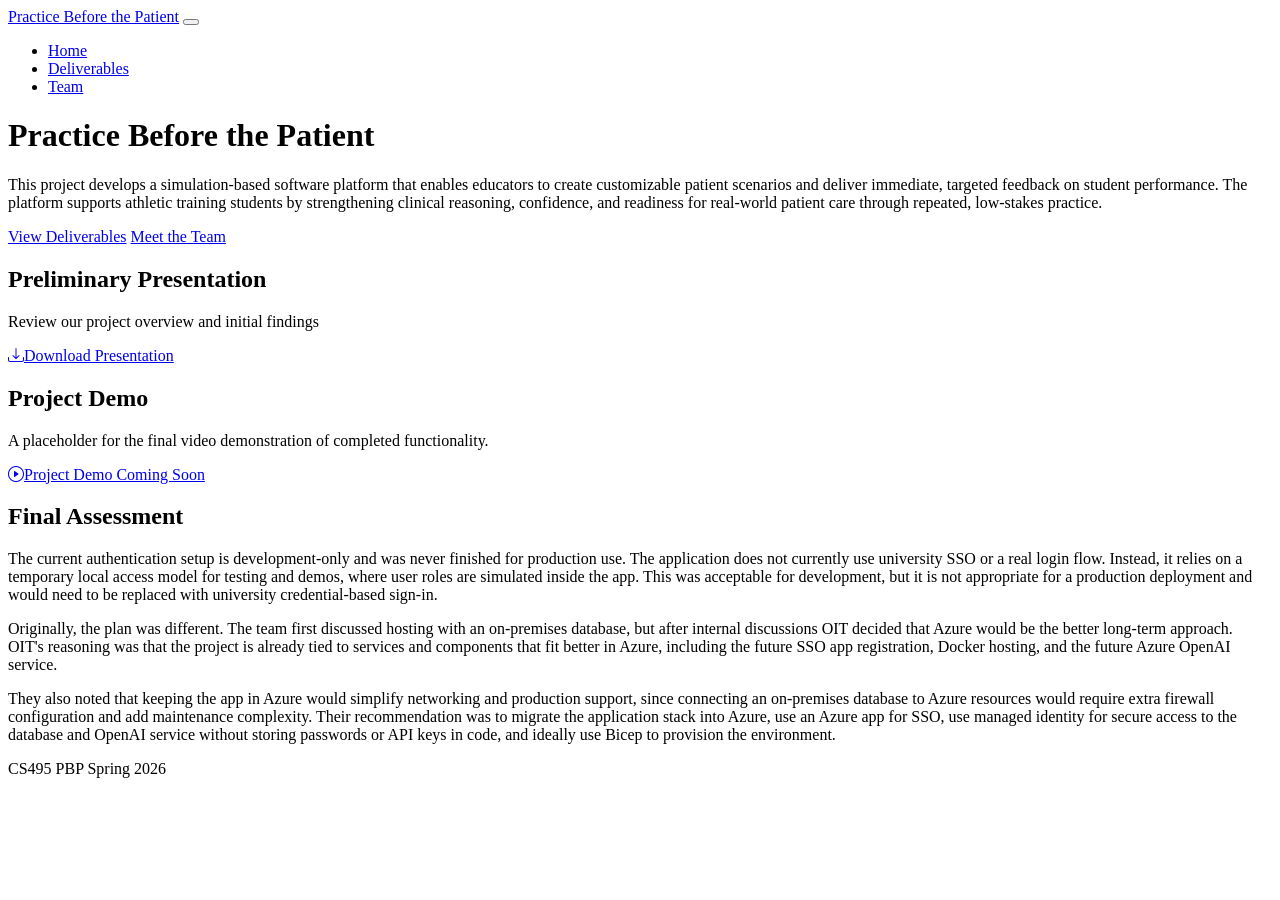
==== commit a69b083b: "Add sections" ====
--- a/index.html
+++ b/index.html
@@ -55,6 +55,30 @@
                         <i class="bi bi-download me-2"></i>Download Presentation
                     </a>
                 </div>
+                <div class="text-center">
+                    <h2 class="fw-bolder">Project Demo</h2>
+                    <p class="lead mb-4">A placeholder for the final video demonstration of completed functionality.</p>
+                    <a class="btn btn-outline-secondary btn-lg disabled" href="#" role="button" aria-disabled="true" tabindex="-1">
+                        <i class="bi bi-play-circle me-2"></i>Project Demo Coming Soon
+                    </a>
+                </div>
+            </div>
+        </section>
+
+        <section class="py-5 bg-light border-bottom">
+            <div class="container px-5 my-5">
+                <div class="row justify-content-center">
+                    <div class="col-lg-10">
+                        <div class="card border-0 shadow-lg border-start border-warning" style="border-left-width: 4px !important;">
+                            <div class="card-body p-5">
+                                <h2 class="fw-bolder mb-4">Final Assessment</h2>
+                                <p>The current authentication setup is development-only and was never finished for production use. The application does not currently use university SSO or a real login flow. Instead, it relies on a temporary local access model for testing and demos, where user roles are simulated inside the app. This was acceptable for development, but it is not appropriate for a production deployment and would need to be replaced with university credential-based sign-in.</p>
+                                <p>Originally, the plan was different. The team first discussed hosting with an on-premises database, but after internal discussions OIT decided that Azure would be the better long-term approach. OIT's reasoning was that the project is already tied to services and components that fit better in Azure, including the future SSO app registration, Docker hosting, and the future Azure OpenAI service.</p>
+                                <p class="mb-0">They also noted that keeping the app in Azure would simplify networking and production support, since connecting an on-premises database to Azure resources would require extra firewall configuration and add maintenance complexity. Their recommendation was to migrate the application stack into Azure, use an Azure app for SSO, use managed identity for secure access to the database and OpenAI service without storing passwords or API keys in code, and ideally use Bicep to provision the environment.</p>
+                            </div>
+                        </div>
+                    </div>
+                </div>
             </div>
         </section>
 
@@ -73,9 +97,3 @@
         <script src="https://cdn.startbootstrap.com/sb-forms-latest.js"></script>
     </body>
 </html>
-<!-- CS495 PBP Spring 2026</p></div> -->
-        </footer>
-        <!-- Bootstrap core JS-->
-        <script src="https://cdn.jsdelivr.net/npm/bootstrap@5.2.3/dist/js/bootstrap.bundle.min.js"></script>
-        <!-- Core theme JS-->
-        <script src="js/scripts
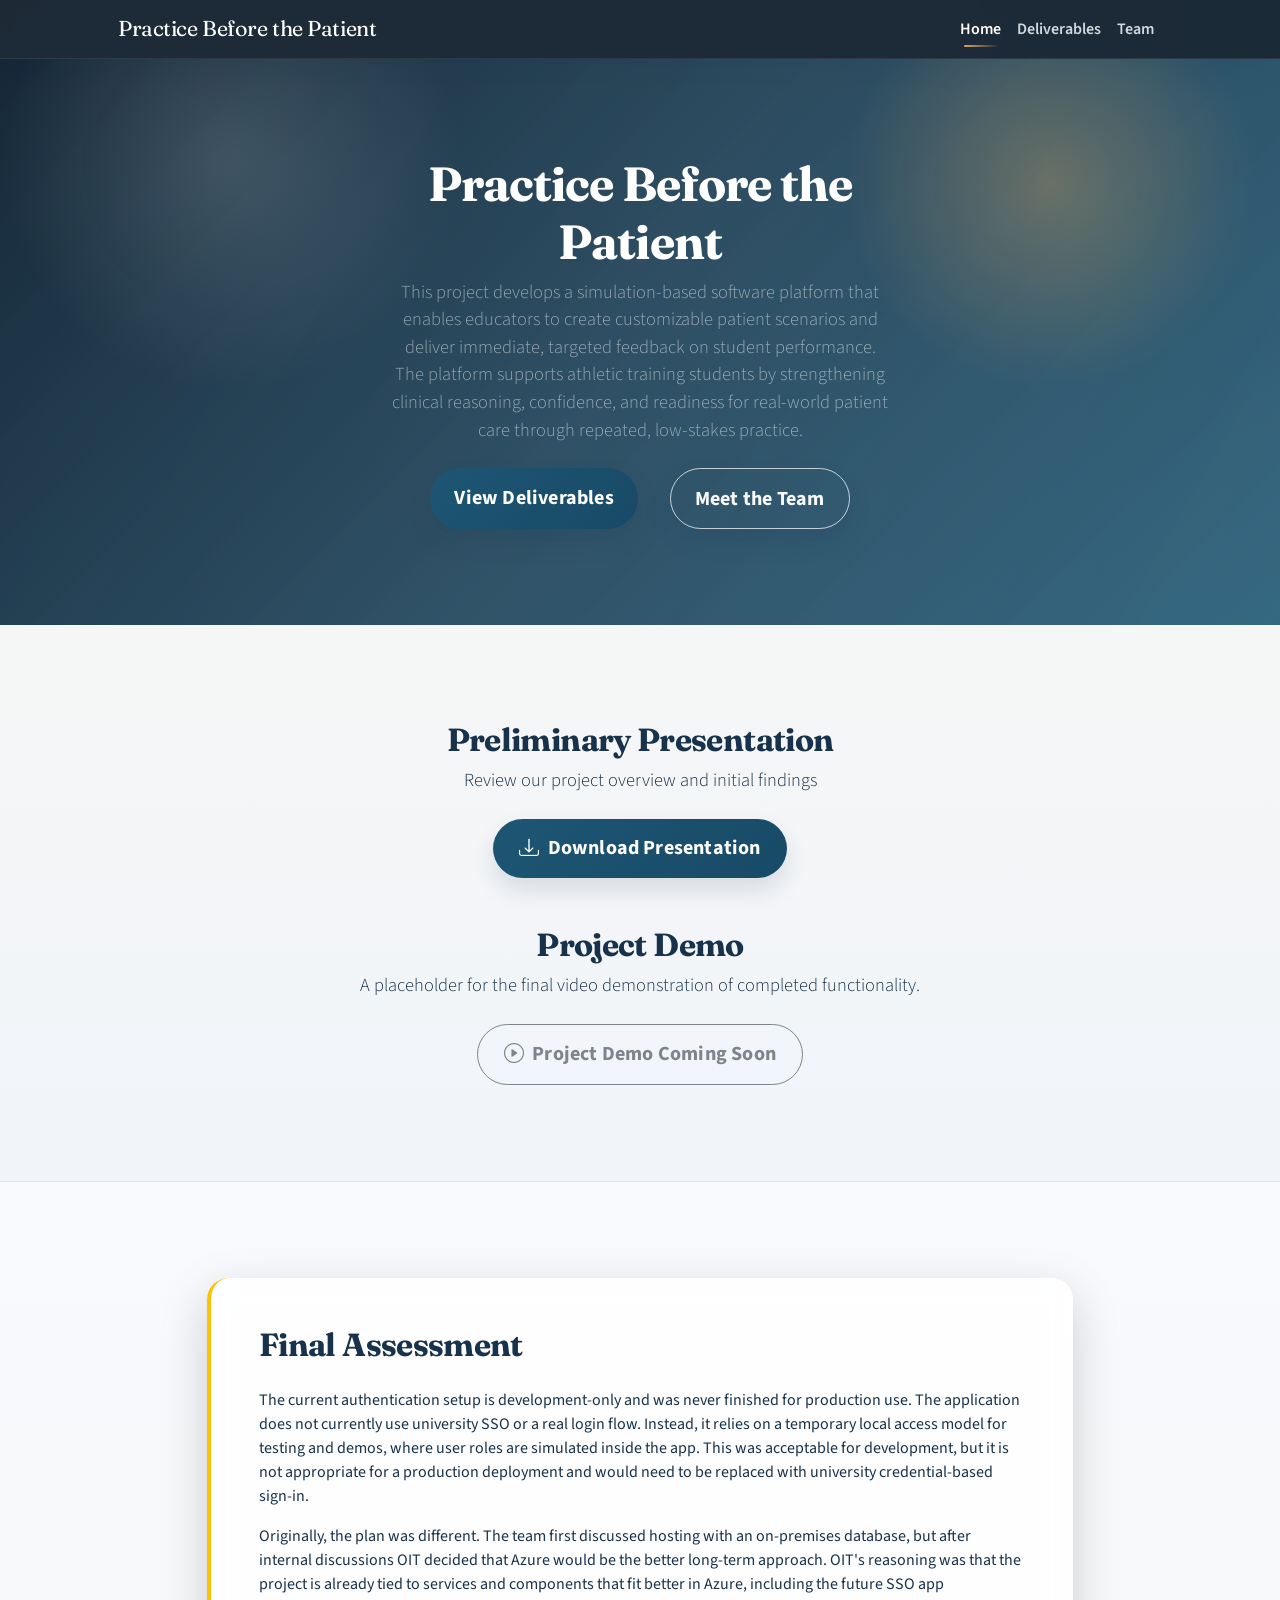
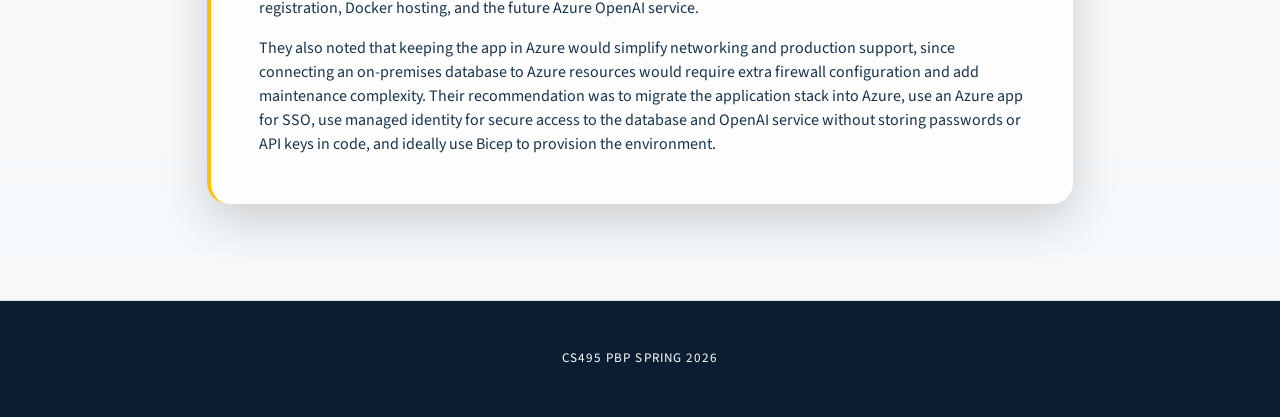
==== commit bdc6f011: "Add styling" ====
--- a/index.html
+++ b/index.html
@@ -8,6 +8,9 @@
         <title>Practice Before the Patient</title>
         <!-- Favicon-->
         <link rel="icon" type="image/x-icon" href="assets/favicon.ico" />
+        <link rel="preconnect" href="https://fonts.googleapis.com" />
+        <link rel="preconnect" href="https://fonts.gstatic.com" crossorigin />
+        <link href="https://fonts.googleapis.com/css2?family=Fraunces:opsz,wght@9..144,600;9..144,700&family=Source+Sans+3:wght@400;500;600;700&display=swap" rel="stylesheet" />
         <!-- Bootstrap icons-->
         <link href="https://cdn.jsdelivr.net/npm/bootstrap-icons@1.4.1/font/bootstrap-icons.css" rel="stylesheet" />
         <!-- Core theme CSS (includes Bootstrap)-->
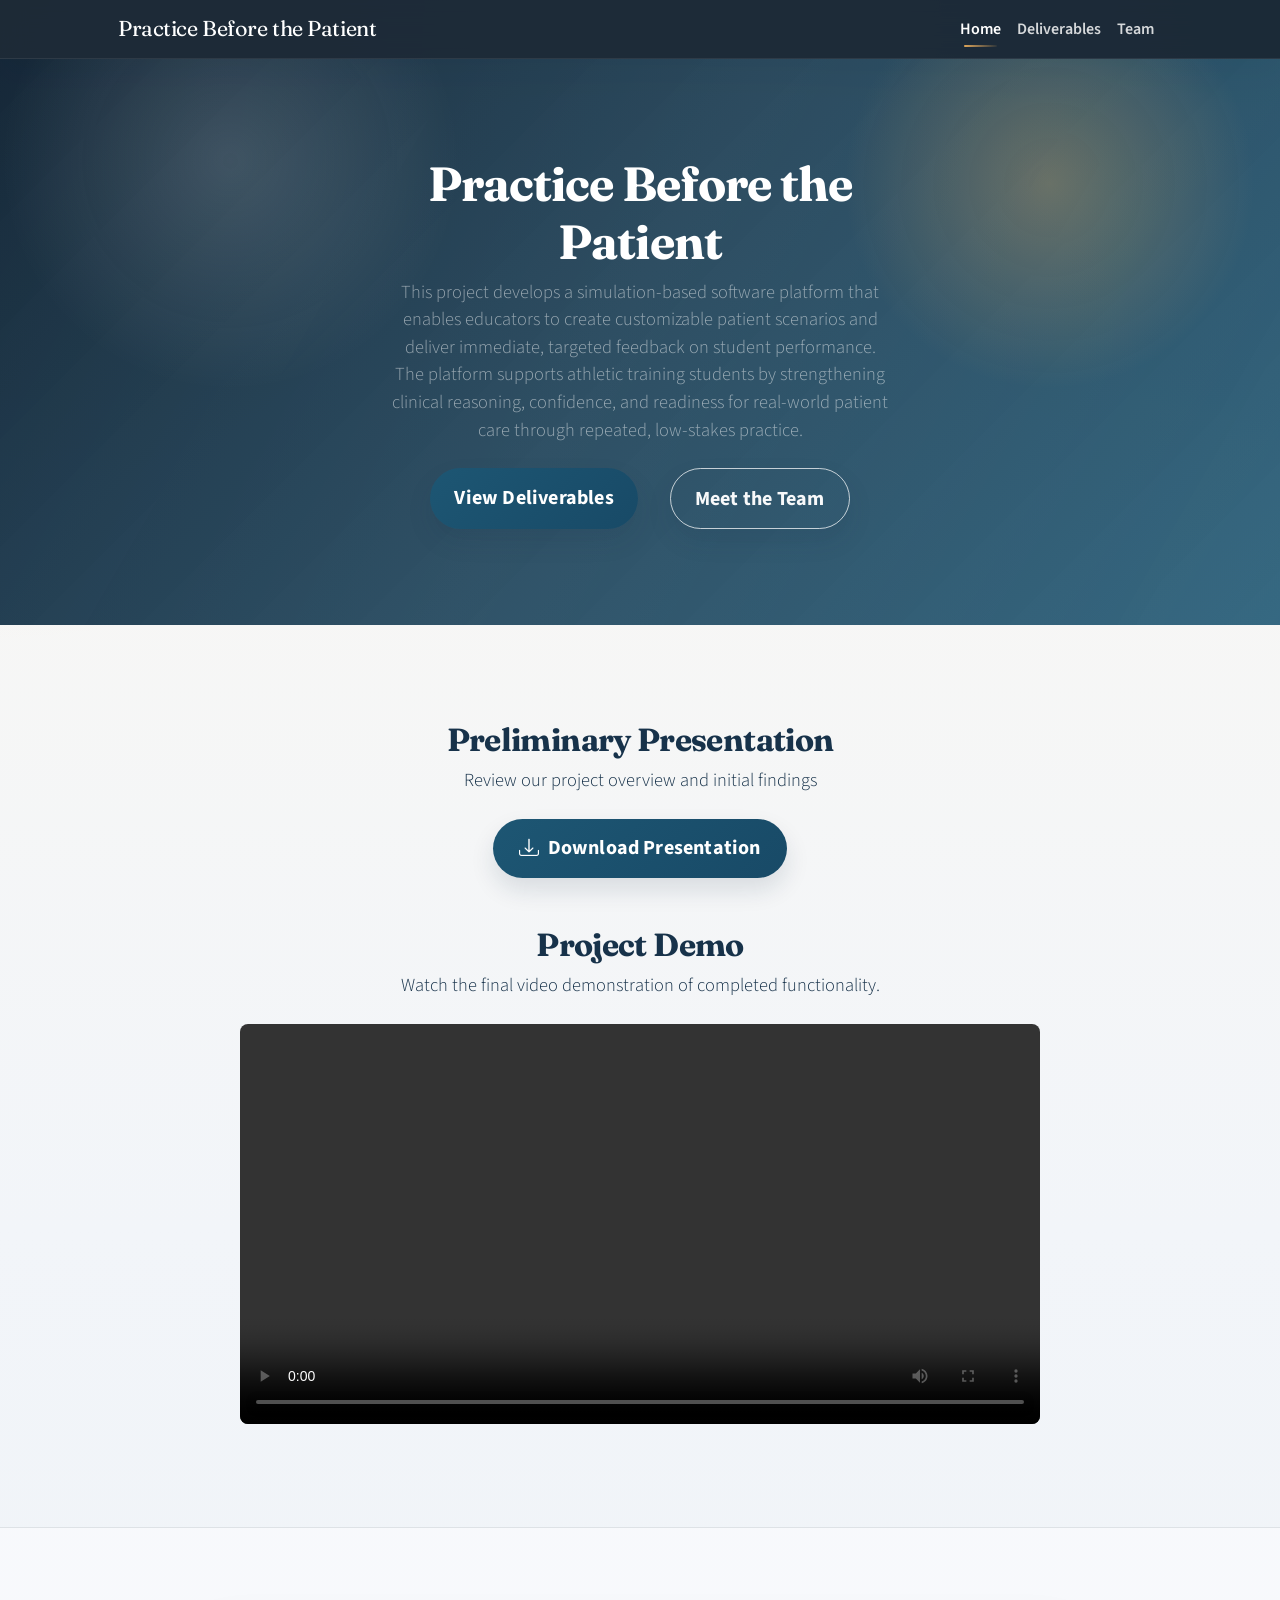
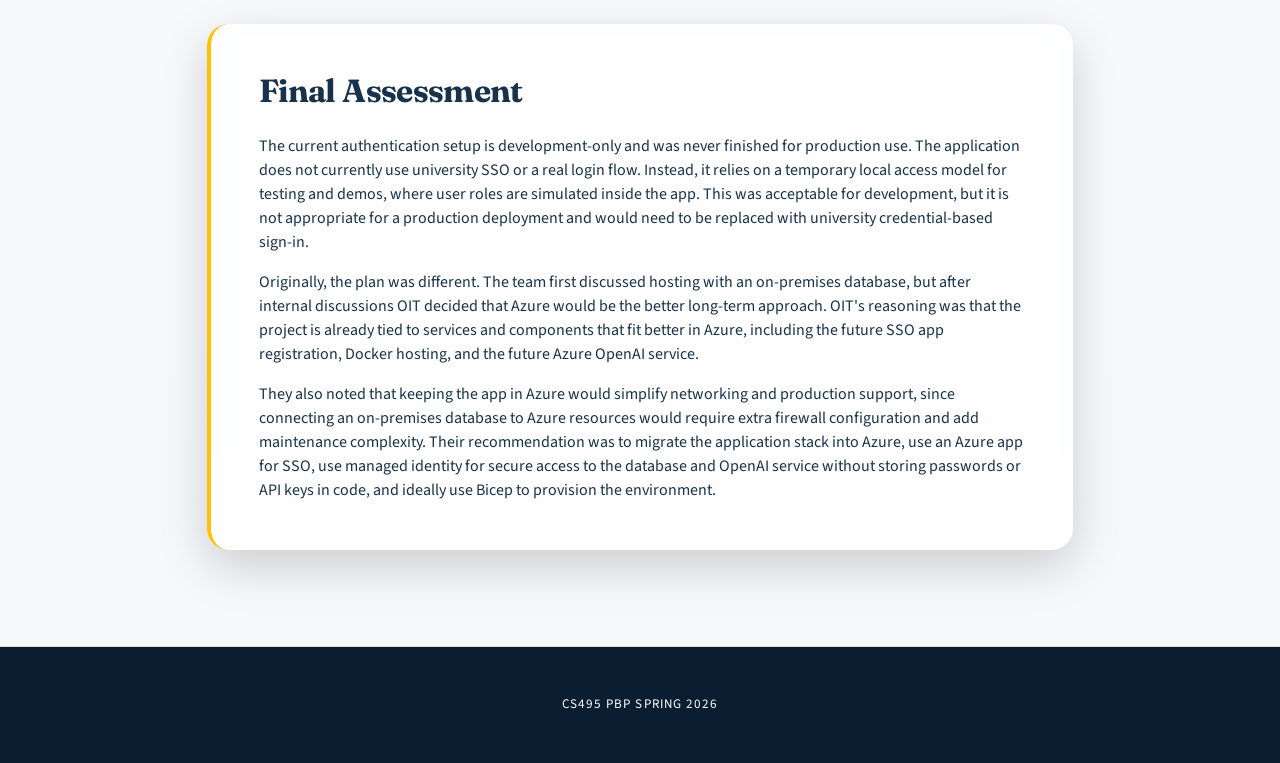
==== commit 0fe267b5: "Add compressed demo video" ====
--- a/index.html
+++ b/index.html
@@ -60,10 +60,11 @@
                 </div>
                 <div class="text-center">
                     <h2 class="fw-bolder">Project Demo</h2>
-                    <p class="lead mb-4">A placeholder for the final video demonstration of completed functionality.</p>
-                    <a class="btn btn-outline-secondary btn-lg disabled" href="#" role="button" aria-disabled="true" tabindex="-1">
-                        <i class="bi bi-play-circle me-2"></i>Project Demo Coming Soon
-                    </a>
+                    <p class="lead mb-4">Watch the final video demonstration of completed functionality.</p>
+                    <video controls class="w-100" style="max-width: 800px; border-radius: 8px;">
+                        <source src="DemoVideo_compressed.mp4" type="video/mp4">
+                        Your browser does not support the video tag.
+                    </video>
                 </div>
             </div>
         </section>
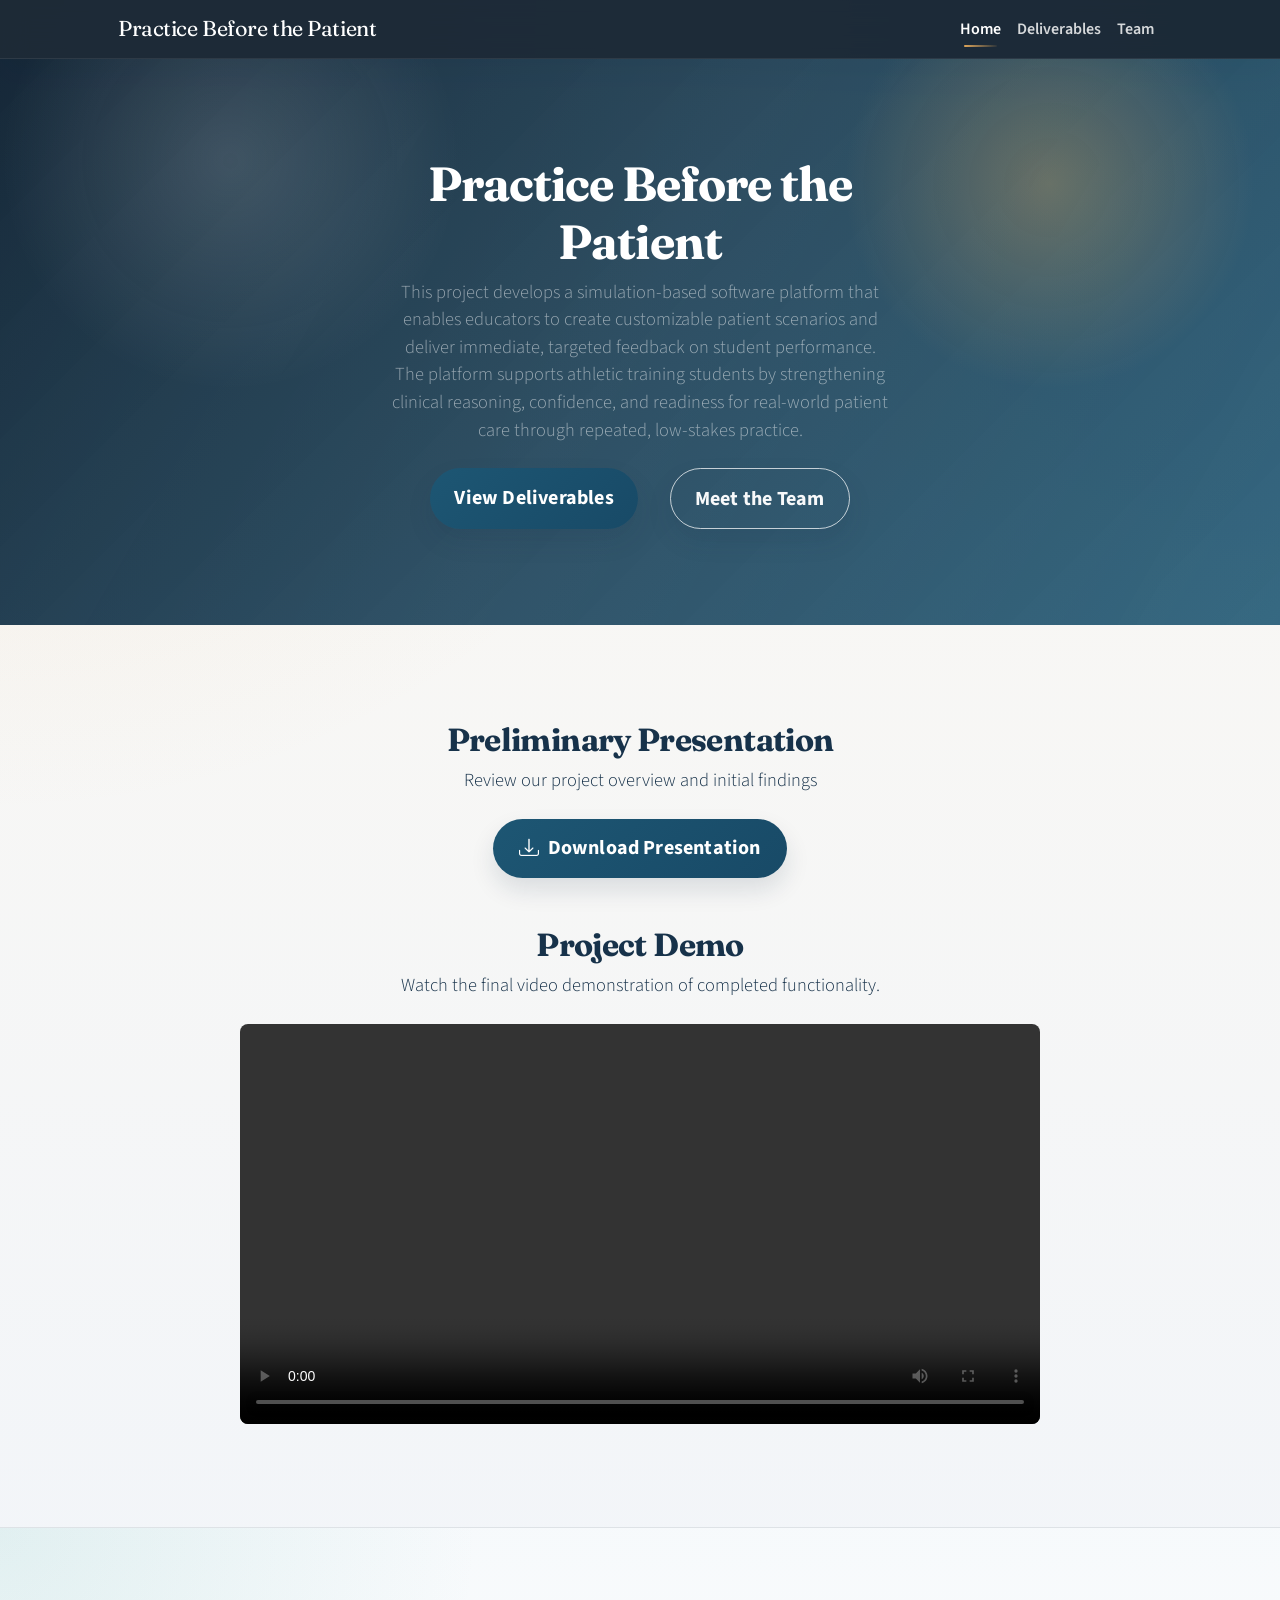
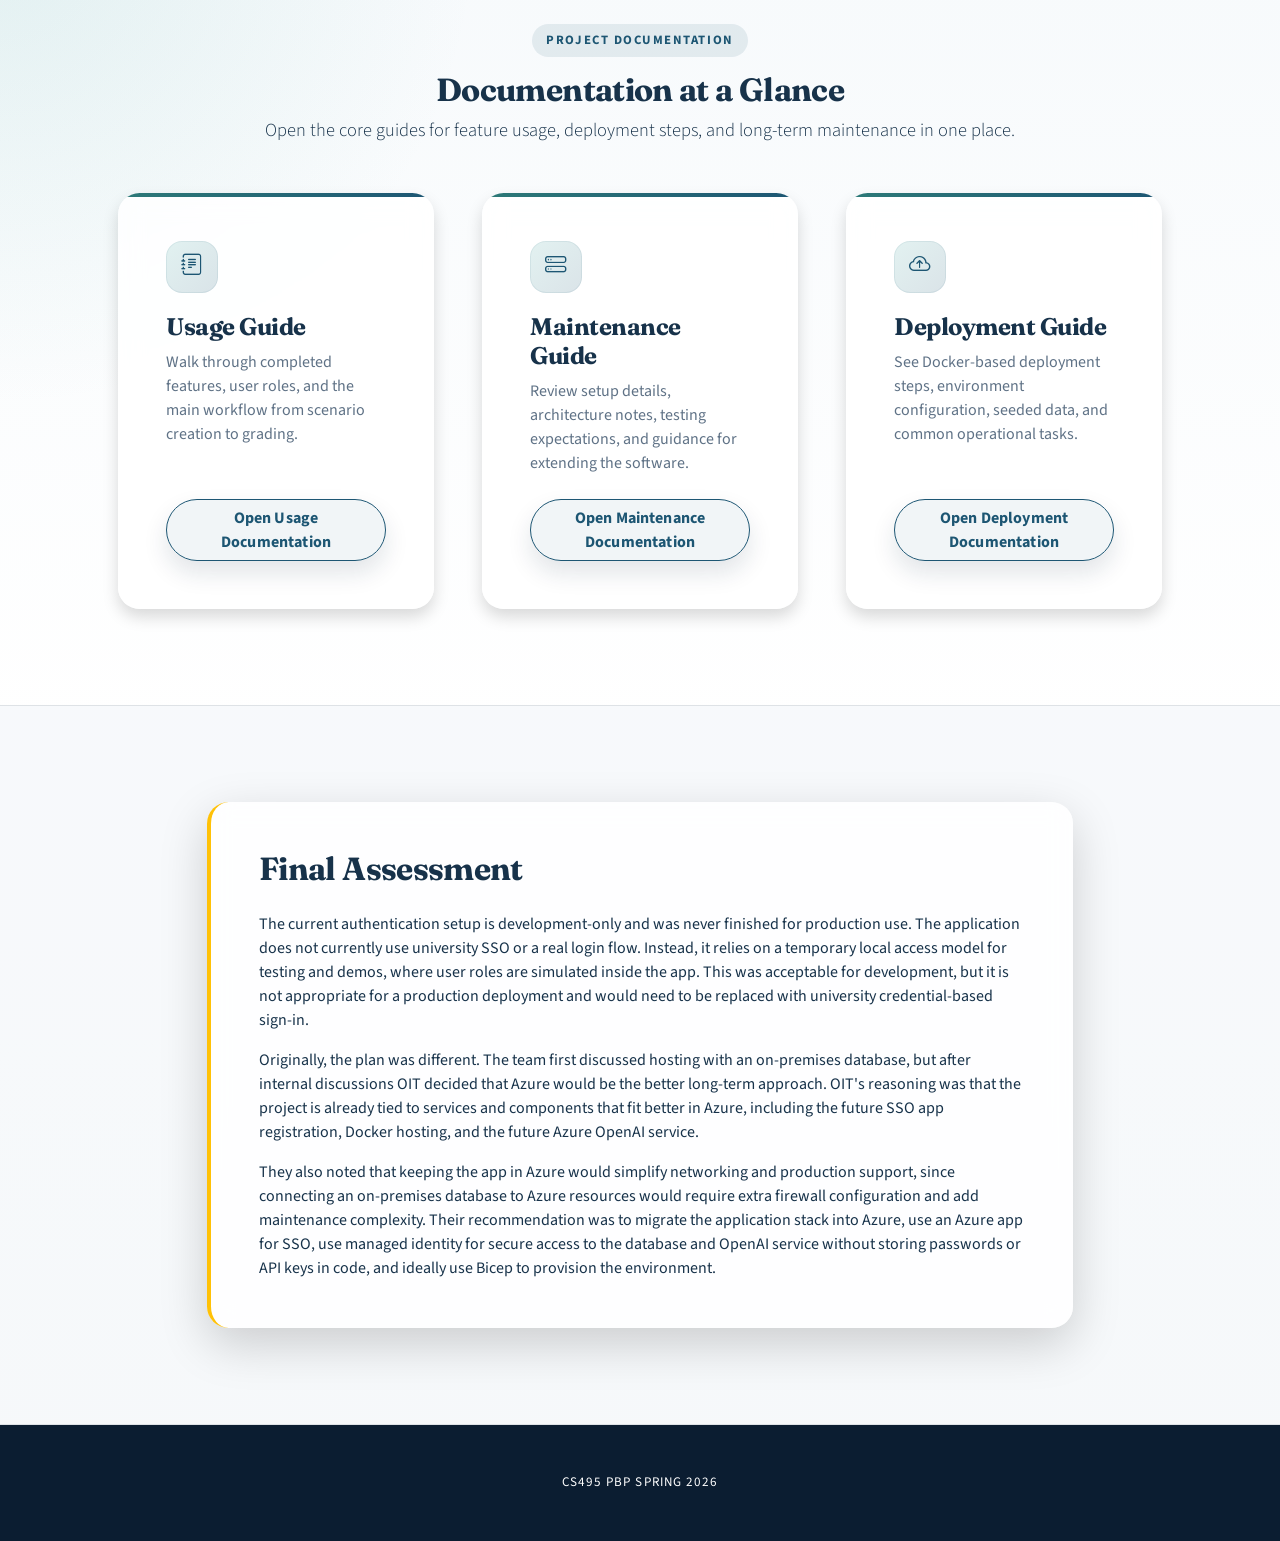
==== commit 4b301858: "documentation" ====
--- a/index.html
+++ b/index.html
@@ -69,6 +69,48 @@
             </div>
         </section>
 
+        <section class="py-5 documentation-showcase border-bottom">
+            <div class="container px-5 my-5">
+                <div class="text-center mb-5">
+                    <span class="documentation-kicker">Project Documentation</span>
+                    <h2 class="fw-bolder">Documentation at a Glance</h2>
+                    <p class="lead mb-0">Open the core guides for feature usage, deployment steps, and long-term maintenance in one place.</p>
+                </div>
+                <div class="row gx-5 gy-4 row-cols-1 row-cols-md-2 row-cols-xl-3">
+                    <div class="col">
+                        <article class="card h-100 shadow border-0 documentation-card">
+                            <div class="card-body p-4 p-lg-5">
+                                <div class="documentation-icon"><i class="bi bi-journal-text"></i></div>
+                                <h3 class="h4 fw-bolder">Usage Guide</h3>
+                                <p class="text-muted mb-4">Walk through completed features, user roles, and the main workflow from scenario creation to grading.</p>
+                                <a class="btn btn-outline-primary" href="assets/Documentation/USAGE.md">Open Usage Documentation</a>
+                            </div>
+                        </article>
+                    </div>
+                    <div class="col">
+                        <article class="card h-100 shadow border-0 documentation-card">
+                            <div class="card-body p-4 p-lg-5">
+                                <div class="documentation-icon"><i class="bi bi-hdd-stack"></i></div>
+                                <h3 class="h4 fw-bolder">Maintenance Guide</h3>
+                                <p class="text-muted mb-4">Review setup details, architecture notes, testing expectations, and guidance for extending the software.</p>
+                                <a class="btn btn-outline-primary" href="assets/Documentation/MAINTENANCE.md">Open Maintenance Documentation</a>
+                            </div>
+                        </article>
+                    </div>
+                    <div class="col">
+                        <article class="card h-100 shadow border-0 documentation-card">
+                            <div class="card-body p-4 p-lg-5">
+                                <div class="documentation-icon"><i class="bi bi-cloud-arrow-up"></i></div>
+                                <h3 class="h4 fw-bolder">Deployment Guide</h3>
+                                <p class="text-muted mb-4">See Docker-based deployment steps, environment configuration, seeded data, and common operational tasks.</p>
+                                <a class="btn btn-outline-primary" href="assets/Documentation/DEPLOYMENT.md">Open Deployment Documentation</a>
+                            </div>
+                        </article>
+                    </div>
+                </div>
+            </div>
+        </section>
+
         <section class="py-5 bg-light border-bottom">
             <div class="container px-5 my-5">
                 <div class="row justify-content-center">
